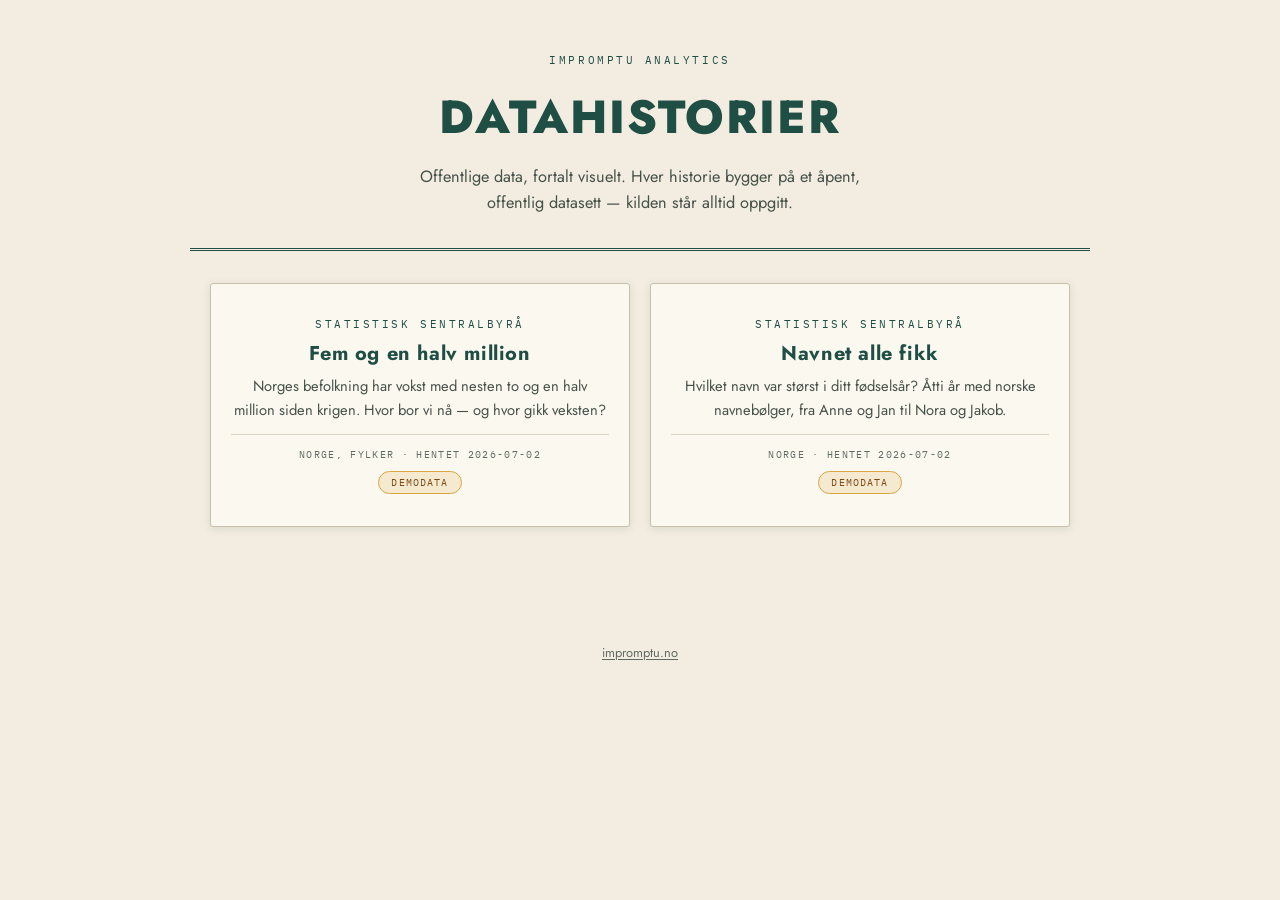
==== historier/index.html @ 2ad4188d "Legg til datahistorie-motor: pipeline, komponentbibliotek og to historier Tre lag: Python-datalag me" ====
<!DOCTYPE html>
<html lang="no">
<head>
  <meta charset="UTF-8">
  <meta name="viewport" content="width=device-width, initial-scale=1.0">
  <title>Datahistorier — Impromptu Analytics</title>
  <meta name="description" content="Offentlige data, fortalt visuelt. Datahistorier fra Impromptu Analytics.">
  <link rel="preconnect" href="https://fonts.googleapis.com">
  <link rel="preconnect" href="https://fonts.gstatic.com" crossorigin>
  <link href="https://fonts.googleapis.com/css2?family=Jost:ital,wght@0,400;0,500;0,600;0,700;0,800;1,400&family=IBM+Plex+Mono:wght@400;500;600&display=swap" rel="stylesheet">
  <link rel="stylesheet" href="motor/tokens.css">
  <style>
    header {
      text-align: center;
      padding: var(--rom-6) var(--rom-4) var(--rom-5);
      border-bottom: 3px double var(--gran);
      max-width: var(--maal-bredde);
      margin: 0 auto;
    }
    header h1 {
      font-size: clamp(1.9rem, 6vw, 2.9rem);
      font-weight: 800;
      letter-spacing: .04em;
      text-transform: uppercase;
      color: var(--gran);
      margin: .25em 0 .2em;
    }
    .pitch { max-width: 50ch; margin: 0 auto; color: var(--blekk-sekundaer); }

    .galleri {
      max-width: var(--maal-bredde);
      margin: var(--rom-5) auto var(--rom-7);
      padding: 0 var(--rom-4);
      display: grid;
      grid-template-columns: repeat(auto-fit, minmax(280px, 1fr));
      gap: var(--rom-4);
      justify-content: center;
    }
    .historie-kort {
      display: block;
      text-decoration: none;
      color: var(--blekk);
      padding: var(--rom-5) var(--rom-4);
      text-align: center;
      transition: transform .15s, box-shadow .15s;
    }
    .historie-kort:hover {
      transform: translateY(-3px);
      box-shadow: 0 8px 22px var(--skygge);
    }
    .historie-kort h2 {
      font-size: 1.25rem;
      font-weight: 700;
      letter-spacing: .03em;
      color: var(--gran);
      margin: var(--rom-2) 0 var(--rom-2);
      line-height: 1.3;
    }
    .historie-kort p { font-size: .92rem; color: var(--blekk-sekundaer); }
    .historie-kort .meta-rad {
      margin-top: var(--rom-3);
      padding-top: var(--rom-3);
      border-top: 1px solid var(--linje-svak);
    }
    .historie-kort .demo-merke { margin-top: var(--rom-2); }

    .tom-melding, .feil-melding {
      grid-column: 1 / -1;
      text-align: center;
      color: var(--blekk-dempet);
      padding: var(--rom-6) 0;
      font-family: var(--font-mono);
      font-size: .85rem;
    }
    footer {
      text-align: center;
      padding: var(--rom-5) var(--rom-4) var(--rom-6);
      color: var(--blekk-dempet);
      font-size: .8rem;
    }
    footer a { color: var(--blekk-dempet); }
  </style>
</head>
<body>
  <header>
    <div class="eyebrow">Impromptu Analytics</div>
    <h1>Datahistorier</h1>
    <p class="pitch">Offentlige data, fortalt visuelt. Hver historie bygger på et åpent,
      offentlig datasett — kilden står alltid oppgitt.</p>
  </header>

  <main class="galleri" id="galleri">
    <p class="tom-melding">Laster historier …</p>
  </main>

  <footer><a href="/">impromptu.no</a></footer>

  <script type="module">
    /* Forsiden genereres automatisk fra manifest.json — som igjen bygges
       fra innholdsmappen med pipeline/bygg_manifest.py. */
    const galleri = document.getElementById("galleri");

    function el(tag, klasse, tekst) {
      const e = document.createElement(tag);
      if (klasse) e.className = klasse;
      if (tekst !== undefined) e.textContent = tekst;
      return e;
    }

    try {
      const svar = await fetch("innhold/manifest.json");
      if (!svar.ok) throw new Error(`HTTP ${svar.status}`);
      const manifest = await svar.json();
      galleri.replaceChildren();

      if (!manifest.historier?.length) {
        galleri.appendChild(el("p", "tom-melding",
          "Ingen historier ennå — legg en mappe i historier/innhold/ og kjør pipeline/bygg_manifest.py"));
      }

      for (const h of manifest.historier || []) {
        const kort = el("a", "historie-kort kort-flate");
        kort.href = `historie.html?id=${encodeURIComponent(h.id)}`;
        kort.appendChild(el("div", "eyebrow", h.kilde));
        kort.appendChild(el("h2", null, h.tittel));
        kort.appendChild(el("p", null, h.beskrivelse));
        kort.appendChild(el("div", "mono-etikett meta-rad", `${h.geografi} · hentet ${h.dato_hentet}`));
        if (h.demo) kort.appendChild(el("div", "demo-merke", "Demodata"));
        galleri.appendChild(kort);
      }
    } catch (e) {
      galleri.replaceChildren(el("p", "feil-melding",
        `Kunne ikke laste manifest.json (${e.message}). Kjør pipeline/bygg_manifest.py.`));
    }
  </script>
</body>
</html>
---- historier/motor/tokens.css ----
/* ============================================================
   IMPROMPTU DATAHISTORIER — DESIGNTOKENS
   Wes Anderson-estetikk: varmt papir, granittgrønn, sennep, rose.
   Symmetri, doble linjer, typografisk presisjon (Jost + IBM Plex Mono).
   Delt av galleri, historie-mal og alle visualiseringskomponenter.
   ============================================================ */

:root {
  /* -- Flater ------------------------------------------------ */
  --papir: #F2EDE0;        /* sidebakgrunn */
  --kort: #FBF8F0;         /* kort- og diagramflate */
  --linje: #C9C0AC;        /* hårlinjer, rammer */
  --linje-svak: #DDD6C4;   /* gridlinjer i diagrammer (recessiv) */

  /* -- Tekst ------------------------------------------------- */
  --blekk: #27332D;        /* primærtekst */
  --blekk-sekundaer: #46514A;
  --blekk-dempet: #5F6A62; /* aksetekst, etiketter (4.5:1 på kort) */

  /* -- Merkevare (kun kromatikk/pynt, aldri dataserier) ------ */
  --gran: #1F4E45;         /* overskrifter, rammer, lenker */
  --sennep: #D9A441;       /* fokusring, små aksenter */
  --rose: #D9A199;         /* dekorative detaljer */
  --skygge: rgba(31, 78, 69, .12);

  /* -- Dataserier (kategorisk, validert: kroma, CVD, kontrast)
        Fast rekkefølge — aldri resirkuler, aldri omfarg ved filter. */
  --serie-1: #0E7D59;      /* gran-grønn */
  --serie-2: #A9761B;      /* sennep-oker */
  --serie-3: #B23A28;      /* teglstein */
  --serie-4: #3E6CB0;      /* støvblå */
  --serie-5: #C05A6E;      /* gammelrosa */
  --serie-6: #8A4A82;      /* plomme */

  /* -- Sekvensiell rampe (kart/magnitude, validert ordinal:
        monoton lyshet, én kulør, lys ende ≥ 2:1 mot kort) ---- */
  --rampe-1: #8FB6A6;
  --rampe-2: #699C88;
  --rampe-3: #47836D;
  --rampe-4: #2C6752;
  --rampe-5: #1A4C3B;
  --rampe-6: #0F3527;

  /* -- Typografi --------------------------------------------- */
  --font-sans: 'Jost', 'Avenir Next', 'Futura', sans-serif;
  --font-mono: 'IBM Plex Mono', 'Menlo', monospace;

  /* -- Avstand (4px-basert) ---------------------------------- */
  --rom-1: 4px;
  --rom-2: 8px;
  --rom-3: 12px;
  --rom-4: 20px;
  --rom-5: 32px;
  --rom-6: 52px;
  --rom-7: 84px;

  /* -- Form -------------------------------------------------- */
  --radius: 3px;
  --maal-bredde: 900px;    /* felles spaltebredde, alltid sentrert */
  --tekst-bredde: 62ch;
}

/* ============================================================
   BASIS
   ============================================================ */

* { margin: 0; padding: 0; box-sizing: border-box; }

@media (prefers-reduced-motion: reduce) {
  * { transition: none !important; animation: none !important; }
}

body {
  background: var(--papir);
  color: var(--blekk);
  font-family: var(--font-sans);
  font-size: 1.02rem;
  line-height: 1.6;
  -webkit-font-smoothing: antialiased;
}

a { color: var(--gran); text-decoration-thickness: 1px; text-underline-offset: 2px; }
a:hover { text-decoration-thickness: 2px; }

button:focus-visible, a:focus-visible, input:focus-visible, select:focus-visible {
  outline: 3px solid var(--sennep);
  outline-offset: 2px;
}

/* ============================================================
   FELLES KROM — brukt av galleri og historie-mal
   ============================================================ */

.eyebrow {
  font-family: var(--font-mono);
  font-size: .66rem;
  letter-spacing: .24em;
  text-transform: uppercase;
  color: var(--gran);
}

.dobbel-linje { border-bottom: 3px double var(--gran); }

.mono-etikett {
  font-family: var(--font-mono);
  font-size: .6rem;
  letter-spacing: .14em;
  text-transform: uppercase;
  color: var(--blekk-dempet);
}

.kort-flate {
  background: var(--kort);
  border: 1px solid var(--linje);
  border-radius: var(--radius);
  box-shadow: 0 2px 8px var(--skygge);
}

/* Demodata-merke — vises kun når meta.demo = true */
.demo-merke {
  display: inline-block;
  font-family: var(--font-mono);
  font-size: .6rem;
  letter-spacing: .12em;
  text-transform: uppercase;
  color: #7A4A12;
  background: rgba(217, 164, 65, .18);
  border: 1px solid var(--sennep);
  border-radius: 999px;
  padding: 3px 12px;
}
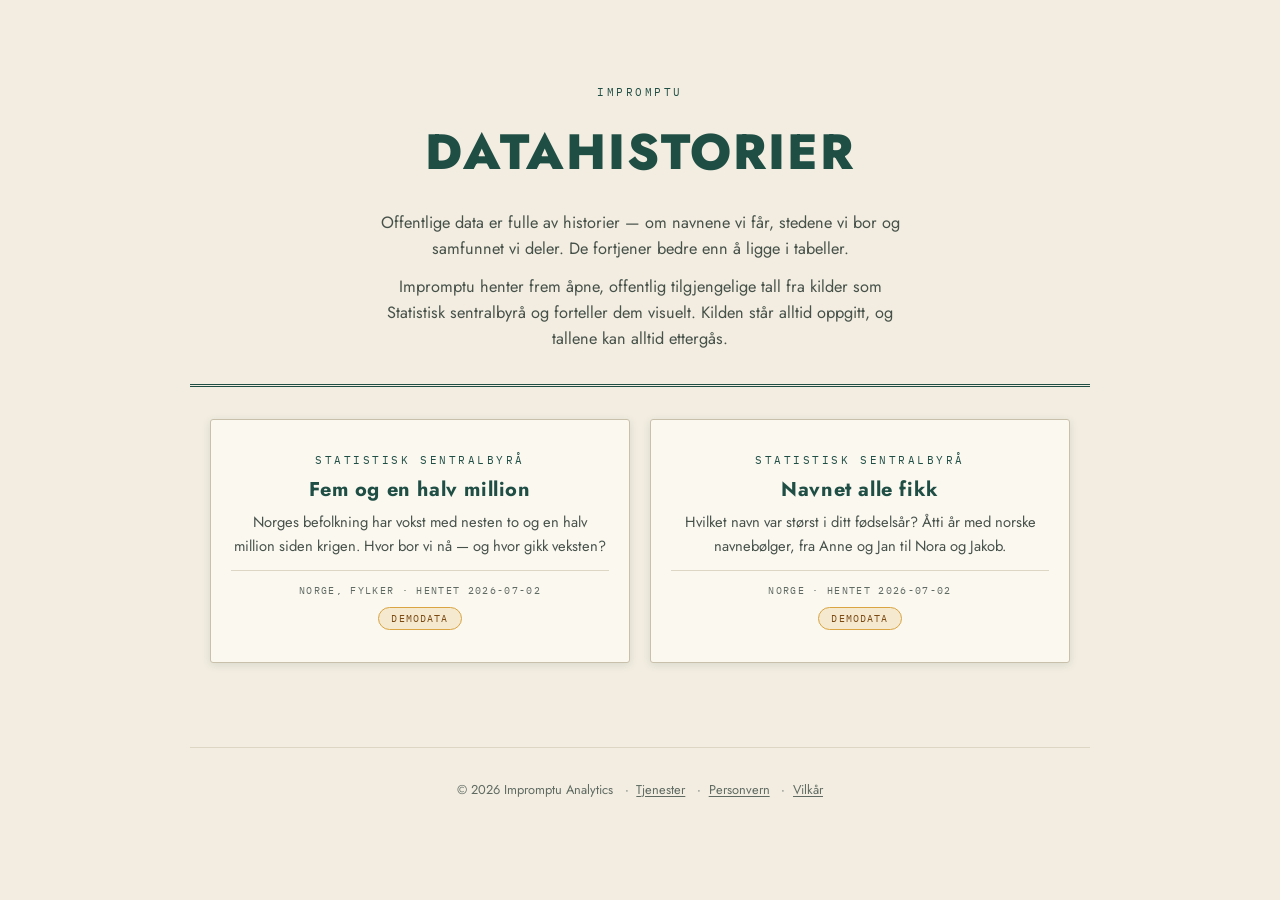
==== commit 9f395ad1: "Reposisjoner forsiden: datahistorie-galleriet er nå inngangen Forsiden er ikke lenger salgsside — de" ====
--- a/historier/index.html
+++ b/historier/index.html
@@ -2,136 +2,13 @@
 <html lang="no">
 <head>
   <meta charset="UTF-8">
-  <meta name="viewport" content="width=device-width, initial-scale=1.0">
-  <title>Datahistorier — Impromptu Analytics</title>
-  <meta name="description" content="Offentlige data, fortalt visuelt. Datahistorier fra Impromptu Analytics.">
-  <link rel="preconnect" href="https://fonts.googleapis.com">
-  <link rel="preconnect" href="https://fonts.gstatic.com" crossorigin>
-  <link href="https://fonts.googleapis.com/css2?family=Jost:ital,wght@0,400;0,500;0,600;0,700;0,800;1,400&family=IBM+Plex+Mono:wght@400;500;600&display=swap" rel="stylesheet">
-  <link rel="stylesheet" href="motor/tokens.css">
-  <style>
-    header {
-      text-align: center;
-      padding: var(--rom-6) var(--rom-4) var(--rom-5);
-      border-bottom: 3px double var(--gran);
-      max-width: var(--maal-bredde);
-      margin: 0 auto;
-    }
-    header h1 {
-      font-size: clamp(1.9rem, 6vw, 2.9rem);
-      font-weight: 800;
-      letter-spacing: .04em;
-      text-transform: uppercase;
-      color: var(--gran);
-      margin: .25em 0 .2em;
-    }
-    .pitch { max-width: 50ch; margin: 0 auto; color: var(--blekk-sekundaer); }
-
-    .galleri {
-      max-width: var(--maal-bredde);
-      margin: var(--rom-5) auto var(--rom-7);
-      padding: 0 var(--rom-4);
-      display: grid;
-      grid-template-columns: repeat(auto-fit, minmax(280px, 1fr));
-      gap: var(--rom-4);
-      justify-content: center;
-    }
-    .historie-kort {
-      display: block;
-      text-decoration: none;
-      color: var(--blekk);
-      padding: var(--rom-5) var(--rom-4);
-      text-align: center;
-      transition: transform .15s, box-shadow .15s;
-    }
-    .historie-kort:hover {
-      transform: translateY(-3px);
-      box-shadow: 0 8px 22px var(--skygge);
-    }
-    .historie-kort h2 {
-      font-size: 1.25rem;
-      font-weight: 700;
-      letter-spacing: .03em;
-      color: var(--gran);
-      margin: var(--rom-2) 0 var(--rom-2);
-      line-height: 1.3;
-    }
-    .historie-kort p { font-size: .92rem; color: var(--blekk-sekundaer); }
-    .historie-kort .meta-rad {
-      margin-top: var(--rom-3);
-      padding-top: var(--rom-3);
-      border-top: 1px solid var(--linje-svak);
-    }
-    .historie-kort .demo-merke { margin-top: var(--rom-2); }
-
-    .tom-melding, .feil-melding {
-      grid-column: 1 / -1;
-      text-align: center;
-      color: var(--blekk-dempet);
-      padding: var(--rom-6) 0;
-      font-family: var(--font-mono);
-      font-size: .85rem;
-    }
-    footer {
-      text-align: center;
-      padding: var(--rom-5) var(--rom-4) var(--rom-6);
-      color: var(--blekk-dempet);
-      font-size: .8rem;
-    }
-    footer a { color: var(--blekk-dempet); }
-  </style>
+  <!-- Galleriet er forsiden på impromptu.no — denne siden videresender dit
+       så gamle lenker til /historier/ fortsatt virker. -->
+  <meta http-equiv="refresh" content="0; url=/">
+  <link rel="canonical" href="/">
+  <title>Datahistorier — Impromptu</title>
 </head>
 <body>
-  <header>
-    <div class="eyebrow">Impromptu Analytics</div>
-    <h1>Datahistorier</h1>
-    <p class="pitch">Offentlige data, fortalt visuelt. Hver historie bygger på et åpent,
-      offentlig datasett — kilden står alltid oppgitt.</p>
-  </header>
-
-  <main class="galleri" id="galleri">
-    <p class="tom-melding">Laster historier …</p>
-  </main>
-
-  <footer><a href="/">impromptu.no</a></footer>
-
-  <script type="module">
-    /* Forsiden genereres automatisk fra manifest.json — som igjen bygges
-       fra innholdsmappen med pipeline/bygg_manifest.py. */
-    const galleri = document.getElementById("galleri");
-
-    function el(tag, klasse, tekst) {
-      const e = document.createElement(tag);
-      if (klasse) e.className = klasse;
-      if (tekst !== undefined) e.textContent = tekst;
-      return e;
-    }
-
-    try {
-      const svar = await fetch("innhold/manifest.json");
-      if (!svar.ok) throw new Error(`HTTP ${svar.status}`);
-      const manifest = await svar.json();
-      galleri.replaceChildren();
-
-      if (!manifest.historier?.length) {
-        galleri.appendChild(el("p", "tom-melding",
-          "Ingen historier ennå — legg en mappe i historier/innhold/ og kjør pipeline/bygg_manifest.py"));
-      }
-
-      for (const h of manifest.historier || []) {
-        const kort = el("a", "historie-kort kort-flate");
-        kort.href = `historie.html?id=${encodeURIComponent(h.id)}`;
-        kort.appendChild(el("div", "eyebrow", h.kilde));
-        kort.appendChild(el("h2", null, h.tittel));
-        kort.appendChild(el("p", null, h.beskrivelse));
-        kort.appendChild(el("div", "mono-etikett meta-rad", `${h.geografi} · hentet ${h.dato_hentet}`));
-        if (h.demo) kort.appendChild(el("div", "demo-merke", "Demodata"));
-        galleri.appendChild(kort);
-      }
-    } catch (e) {
-      galleri.replaceChildren(el("p", "feil-melding",
-        `Kunne ikke laste manifest.json (${e.message}). Kjør pipeline/bygg_manifest.py.`));
-    }
-  </script>
+  <p>Datahistoriene har flyttet til <a href="/">forsiden</a>.</p>
 </body>
 </html>
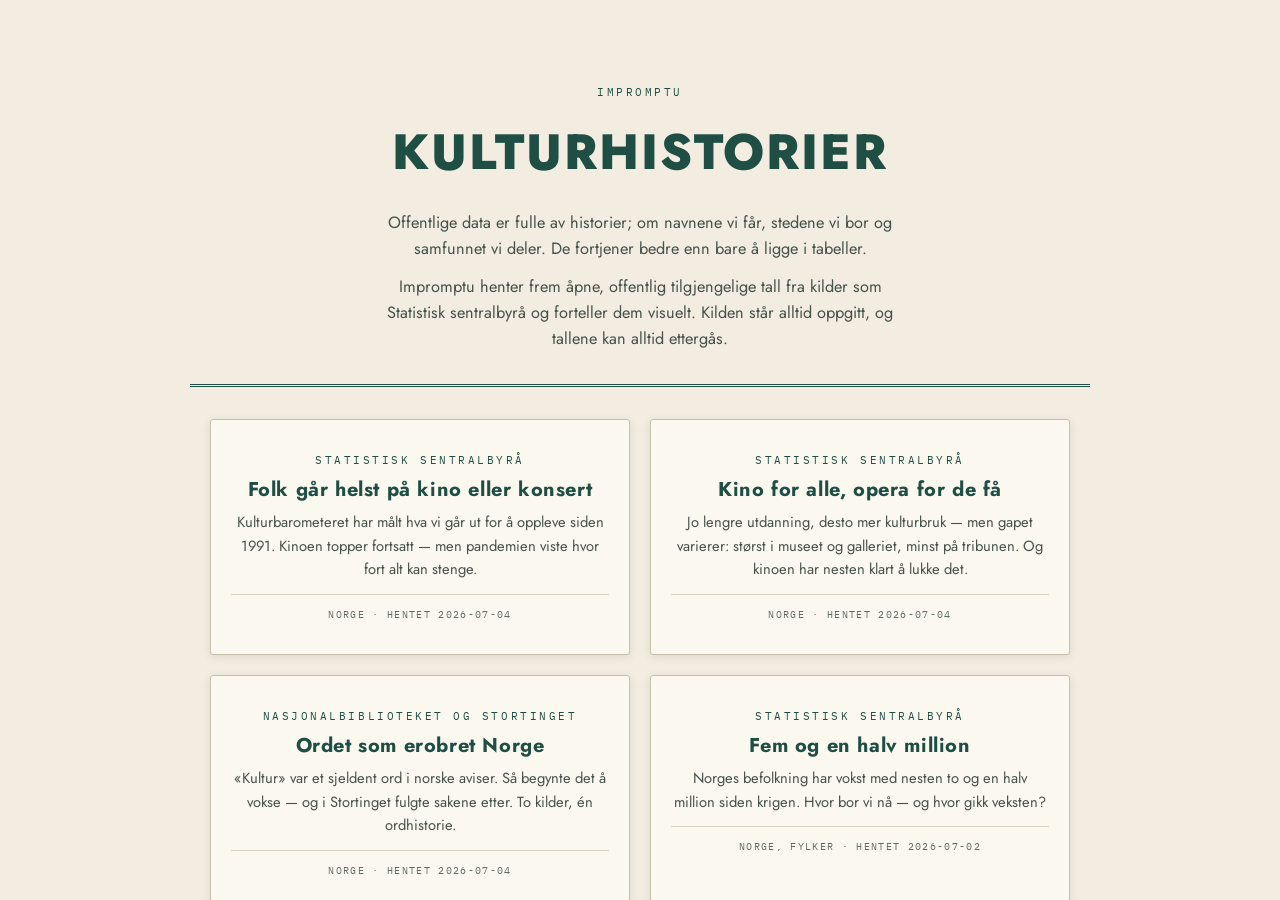
==== commit 14de4bb4: "Update title and content for index.html" ====
--- a/historier/index.html
+++ b/historier/index.html
@@ -2,13 +2,13 @@
 <html lang="no">
 <head>
   <meta charset="UTF-8">
-  <!-- Galleriet er forsiden på impromptu.no — denne siden videresender dit
+  <!-- Galleriet er forsiden på impromptu.no. Denne siden videresender dit
        så gamle lenker til /historier/ fortsatt virker. -->
   <meta http-equiv="refresh" content="0; url=/">
   <link rel="canonical" href="/">
-  <title>Datahistorier — Impromptu</title>
+  <title>Kulturhistorier av Impromptu</title>
 </head>
 <body>
-  <p>Datahistoriene har flyttet til <a href="/">forsiden</a>.</p>
+  <p>Kulturhistoriene har flyttet til <a href="/">forsiden</a>.</p>
 </body>
 </html>
